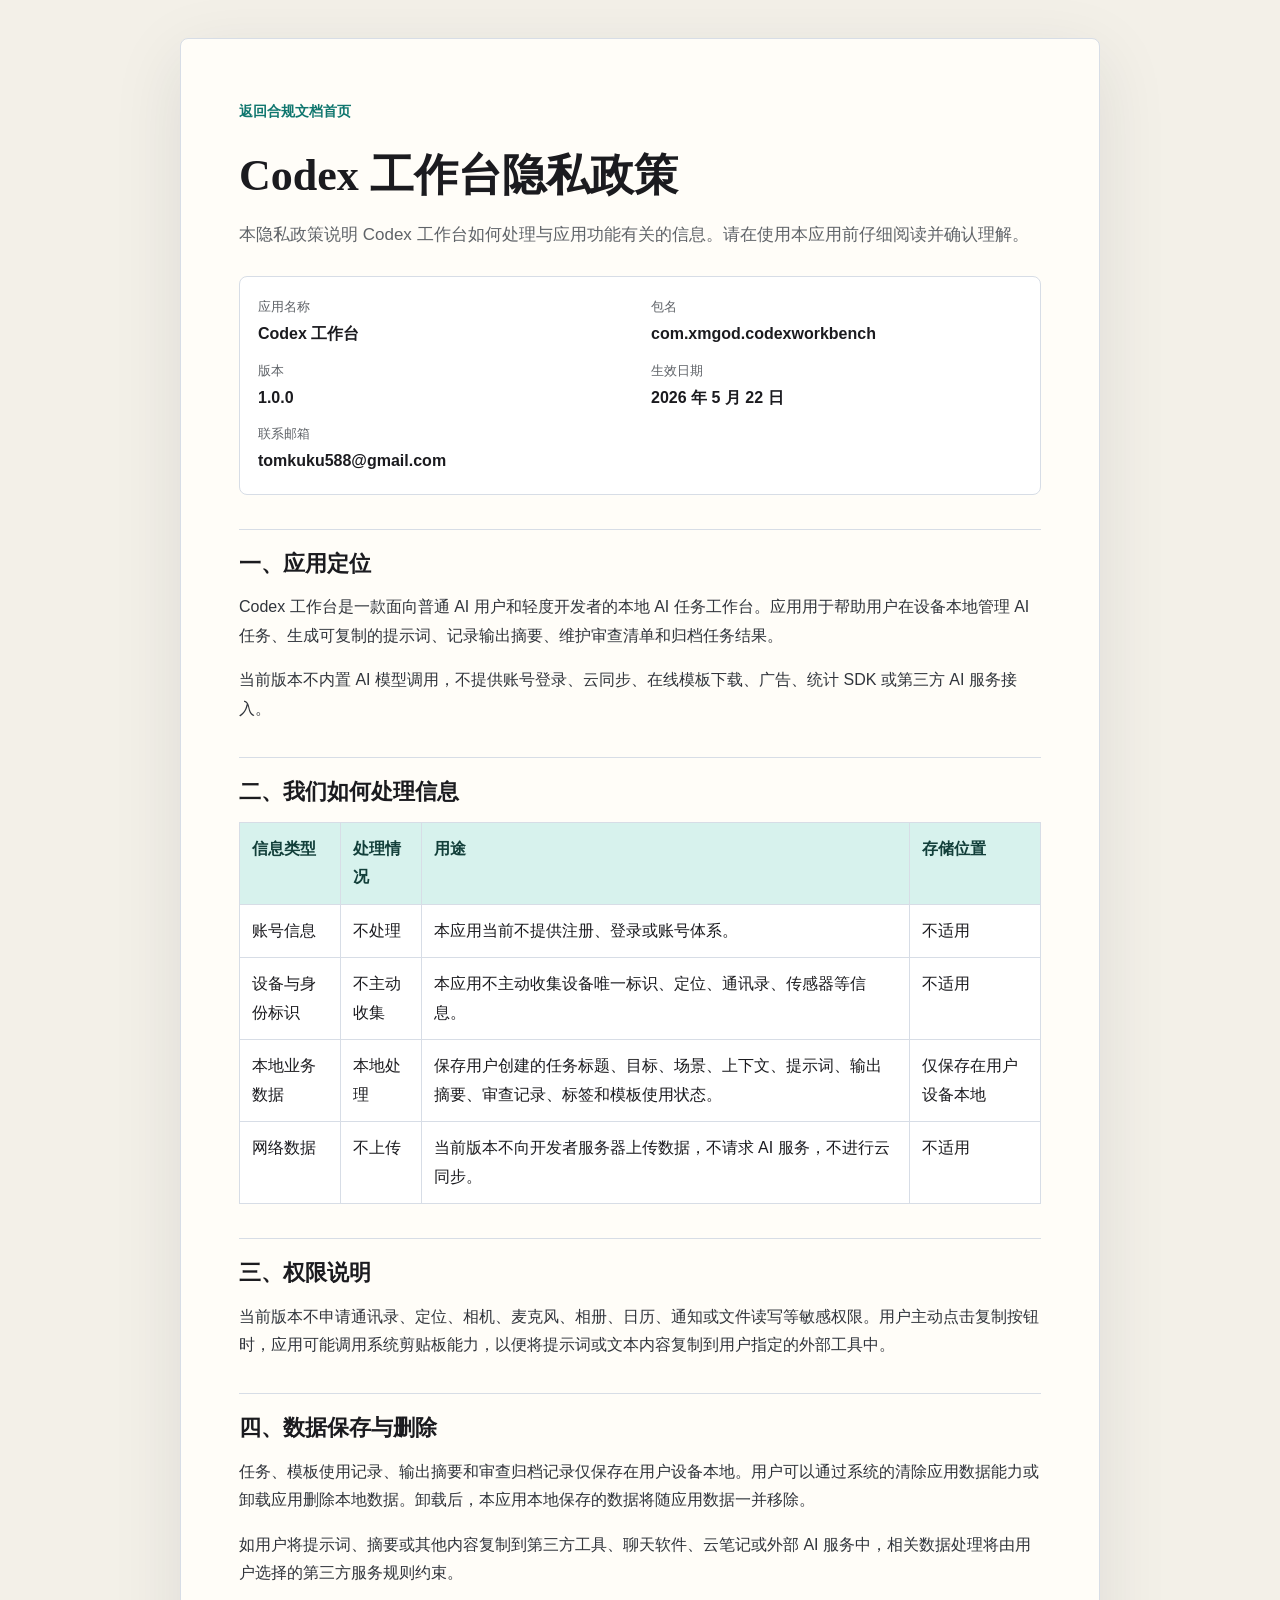
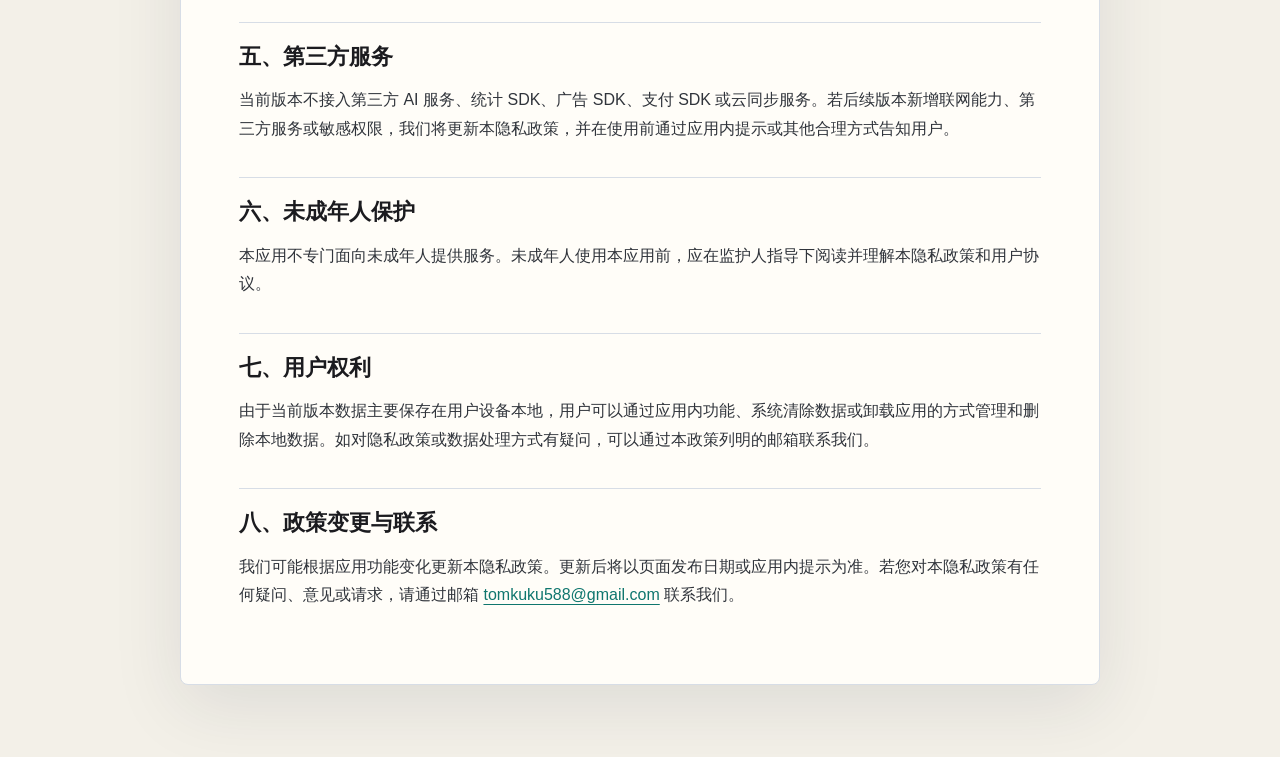
==== privacy-policy.html @ 32615ba4 "初始化隐私政策和用户协议页面" ====
<!doctype html>
<html lang="zh-CN">
<head>
  <meta charset="utf-8">
  <meta name="viewport" content="width=device-width, initial-scale=1">
  <title>Codex 工作台隐私政策</title>
  <meta name="description" content="Codex 工作台隐私政策。">
  <style>
    :root {
      color-scheme: light;
      --ink: #1b1b1f;
      --muted: #5f6368;
      --line: #d7dde6;
      --paper: #fffdf8;
      --wash: #f3f0e8;
      --accent: #0f766e;
      --accent-soft: #d7f2ed;
    }

    * {
      box-sizing: border-box;
    }

    body {
      margin: 0;
      font-family: "Noto Sans SC", "Microsoft YaHei", "PingFang SC", sans-serif;
      line-height: 1.78;
      color: var(--ink);
      background: var(--wash);
    }

    main {
      width: min(920px, calc(100% - 32px));
      margin: 0 auto;
      padding: 38px 0 72px;
    }

    article {
      padding: clamp(24px, 6vw, 58px);
      border: 1px solid var(--line);
      border-radius: 8px;
      background: var(--paper);
      box-shadow: 0 20px 70px rgba(31, 41, 55, 0.1);
    }

    a {
      color: var(--accent);
      text-decoration-thickness: 1px;
      text-underline-offset: 4px;
    }

    .back {
      display: inline-flex;
      margin-bottom: 24px;
      font-size: 14px;
      font-weight: 700;
      text-decoration: none;
    }

    h1,
    h2 {
      font-family: "Noto Serif SC", "Songti SC", serif;
      line-height: 1.25;
    }

    h1 {
      margin: 0 0 12px;
      font-size: clamp(30px, 5vw, 44px);
    }

    h2 {
      margin: 34px 0 10px;
      padding-top: 20px;
      border-top: 1px solid var(--line);
      font-size: 22px;
    }

    p,
    li {
      color: #30343b;
      font-size: 16px;
    }

    .lead {
      color: var(--muted);
      font-size: 17px;
    }

    .meta {
      display: grid;
      grid-template-columns: repeat(2, minmax(0, 1fr));
      gap: 10px 22px;
      margin: 26px 0 30px;
      padding: 18px;
      border: 1px solid var(--line);
      border-radius: 8px;
      background: #ffffff;
    }

    .meta span {
      display: block;
      color: var(--muted);
      font-size: 13px;
    }

    .meta strong {
      display: block;
      margin-top: 2px;
    }

    table {
      width: 100%;
      margin: 16px 0 6px;
      border-collapse: collapse;
      overflow-wrap: anywhere;
      background: #ffffff;
    }

    th,
    td {
      padding: 12px;
      border: 1px solid var(--line);
      text-align: left;
      vertical-align: top;
    }

    th {
      background: var(--accent-soft);
      color: #123f3a;
    }

    @media (max-width: 720px) {
      main {
        width: min(100% - 20px, 920px);
        padding-top: 20px;
      }

      article {
        padding: 22px;
      }

      .meta {
        grid-template-columns: 1fr;
      }

      table,
      thead,
      tbody,
      tr,
      th,
      td {
        display: block;
      }

      th {
        display: none;
      }

      td {
        border-top: 0;
      }

      td:first-child {
        border-top: 1px solid var(--line);
        font-weight: 700;
        color: var(--accent);
      }
    }
  </style>
</head>
<body>
  <main>
    <article>
      <a class="back" href="./index.html">返回合规文档首页</a>
      <h1>Codex 工作台隐私政策</h1>
      <p class="lead">本隐私政策说明 Codex 工作台如何处理与应用功能有关的信息。请在使用本应用前仔细阅读并确认理解。</p>

      <section class="meta" aria-label="基本信息">
        <div>
          <span>应用名称</span>
          <strong>Codex 工作台</strong>
        </div>
        <div>
          <span>包名</span>
          <strong>com.xmgod.codexworkbench</strong>
        </div>
        <div>
          <span>版本</span>
          <strong>1.0.0</strong>
        </div>
        <div>
          <span>生效日期</span>
          <strong>2026 年 5 月 22 日</strong>
        </div>
        <div>
          <span>联系邮箱</span>
          <strong>tomkuku588@gmail.com</strong>
        </div>
      </section>

      <h2>一、应用定位</h2>
      <p>Codex 工作台是一款面向普通 AI 用户和轻度开发者的本地 AI 任务工作台。应用用于帮助用户在设备本地管理 AI 任务、生成可复制的提示词、记录输出摘要、维护审查清单和归档任务结果。</p>
      <p>当前版本不内置 AI 模型调用，不提供账号登录、云同步、在线模板下载、广告、统计 SDK 或第三方 AI 服务接入。</p>

      <h2>二、我们如何处理信息</h2>
      <table>
        <thead>
          <tr>
            <th>信息类型</th>
            <th>处理情况</th>
            <th>用途</th>
            <th>存储位置</th>
          </tr>
        </thead>
        <tbody>
          <tr>
            <td>账号信息</td>
            <td>不处理</td>
            <td>本应用当前不提供注册、登录或账号体系。</td>
            <td>不适用</td>
          </tr>
          <tr>
            <td>设备与身份标识</td>
            <td>不主动收集</td>
            <td>本应用不主动收集设备唯一标识、定位、通讯录、传感器等信息。</td>
            <td>不适用</td>
          </tr>
          <tr>
            <td>本地业务数据</td>
            <td>本地处理</td>
            <td>保存用户创建的任务标题、目标、场景、上下文、提示词、输出摘要、审查记录、标签和模板使用状态。</td>
            <td>仅保存在用户设备本地</td>
          </tr>
          <tr>
            <td>网络数据</td>
            <td>不上传</td>
            <td>当前版本不向开发者服务器上传数据，不请求 AI 服务，不进行云同步。</td>
            <td>不适用</td>
          </tr>
        </tbody>
      </table>

      <h2>三、权限说明</h2>
      <p>当前版本不申请通讯录、定位、相机、麦克风、相册、日历、通知或文件读写等敏感权限。用户主动点击复制按钮时，应用可能调用系统剪贴板能力，以便将提示词或文本内容复制到用户指定的外部工具中。</p>

      <h2>四、数据保存与删除</h2>
      <p>任务、模板使用记录、输出摘要和审查归档记录仅保存在用户设备本地。用户可以通过系统的清除应用数据能力或卸载应用删除本地数据。卸载后，本应用本地保存的数据将随应用数据一并移除。</p>
      <p>如用户将提示词、摘要或其他内容复制到第三方工具、聊天软件、云笔记或外部 AI 服务中，相关数据处理将由用户选择的第三方服务规则约束。</p>

      <h2>五、第三方服务</h2>
      <p>当前版本不接入第三方 AI 服务、统计 SDK、广告 SDK、支付 SDK 或云同步服务。若后续版本新增联网能力、第三方服务或敏感权限，我们将更新本隐私政策，并在使用前通过应用内提示或其他合理方式告知用户。</p>

      <h2>六、未成年人保护</h2>
      <p>本应用不专门面向未成年人提供服务。未成年人使用本应用前，应在监护人指导下阅读并理解本隐私政策和用户协议。</p>

      <h2>七、用户权利</h2>
      <p>由于当前版本数据主要保存在用户设备本地，用户可以通过应用内功能、系统清除数据或卸载应用的方式管理和删除本地数据。如对隐私政策或数据处理方式有疑问，可以通过本政策列明的邮箱联系我们。</p>

      <h2>八、政策变更与联系</h2>
      <p>我们可能根据应用功能变化更新本隐私政策。更新后将以页面发布日期或应用内提示为准。若您对本隐私政策有任何疑问、意见或请求，请通过邮箱 <a href="mailto:tomkuku588@gmail.com">tomkuku588@gmail.com</a> 联系我们。</p>
    </article>
  </main>
</body>
</html>
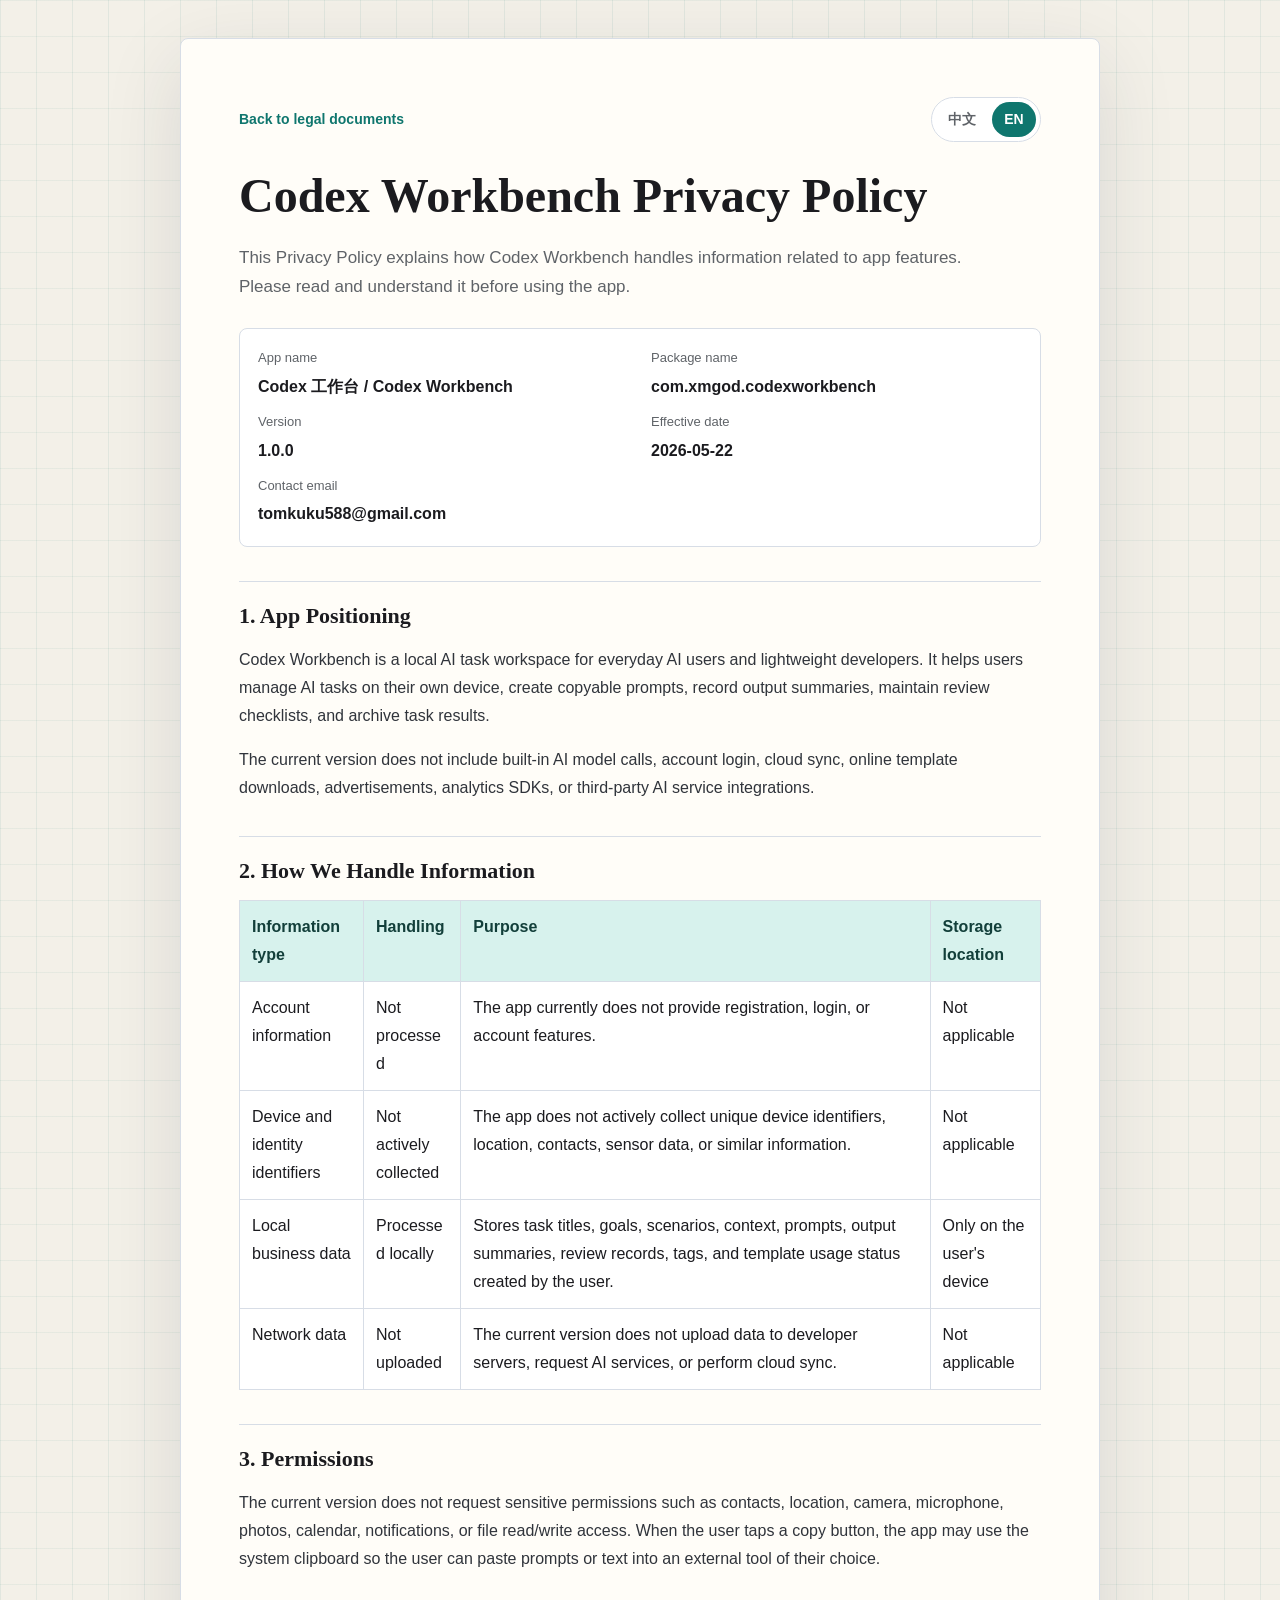
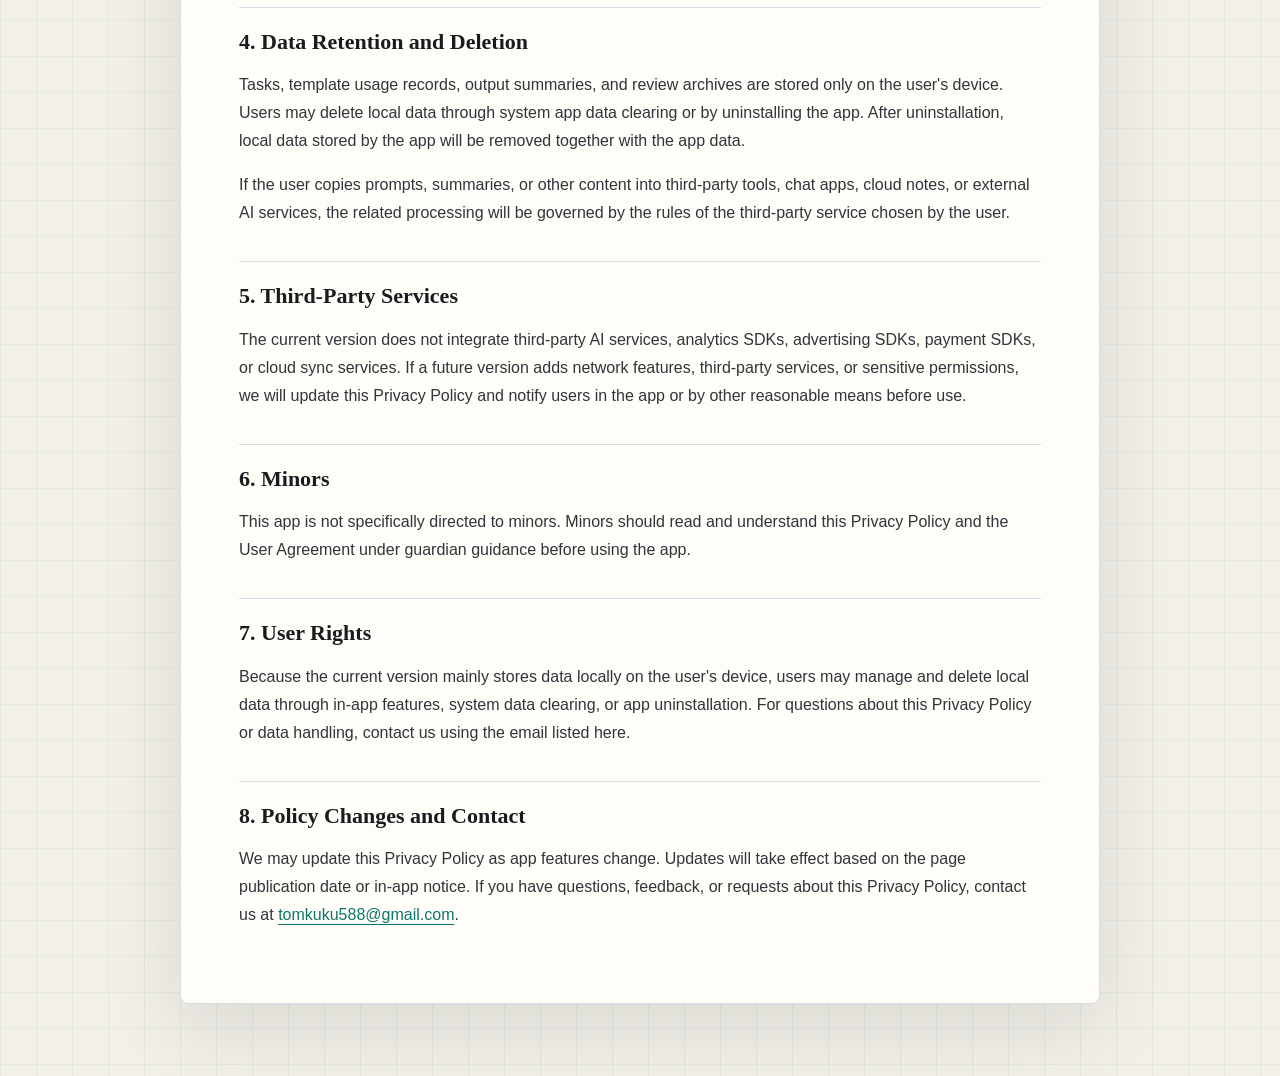
==== commit 8251d73e: "添加中英文切换支持" ====
--- a/privacy-policy.html
+++ b/privacy-policy.html
@@ -1,263 +1,200 @@
 <!doctype html>
-<html lang="zh-CN">
+<html lang="zh-CN" data-lang="zh">
 <head>
   <meta charset="utf-8">
   <meta name="viewport" content="width=device-width, initial-scale=1">
-  <title>Codex 工作台隐私政策</title>
-  <meta name="description" content="Codex 工作台隐私政策。">
-  <style>
-    :root {
-      color-scheme: light;
-      --ink: #1b1b1f;
-      --muted: #5f6368;
-      --line: #d7dde6;
-      --paper: #fffdf8;
-      --wash: #f3f0e8;
-      --accent: #0f766e;
-      --accent-soft: #d7f2ed;
-    }
-
-    * {
-      box-sizing: border-box;
-    }
-
-    body {
-      margin: 0;
-      font-family: "Noto Sans SC", "Microsoft YaHei", "PingFang SC", sans-serif;
-      line-height: 1.78;
-      color: var(--ink);
-      background: var(--wash);
-    }
-
-    main {
-      width: min(920px, calc(100% - 32px));
-      margin: 0 auto;
-      padding: 38px 0 72px;
-    }
-
-    article {
-      padding: clamp(24px, 6vw, 58px);
-      border: 1px solid var(--line);
-      border-radius: 8px;
-      background: var(--paper);
-      box-shadow: 0 20px 70px rgba(31, 41, 55, 0.1);
-    }
-
-    a {
-      color: var(--accent);
-      text-decoration-thickness: 1px;
-      text-underline-offset: 4px;
-    }
-
-    .back {
-      display: inline-flex;
-      margin-bottom: 24px;
-      font-size: 14px;
-      font-weight: 700;
-      text-decoration: none;
-    }
-
-    h1,
-    h2 {
-      font-family: "Noto Serif SC", "Songti SC", serif;
-      line-height: 1.25;
-    }
-
-    h1 {
-      margin: 0 0 12px;
-      font-size: clamp(30px, 5vw, 44px);
-    }
-
-    h2 {
-      margin: 34px 0 10px;
-      padding-top: 20px;
-      border-top: 1px solid var(--line);
-      font-size: 22px;
-    }
-
-    p,
-    li {
-      color: #30343b;
-      font-size: 16px;
-    }
-
-    .lead {
-      color: var(--muted);
-      font-size: 17px;
-    }
-
-    .meta {
-      display: grid;
-      grid-template-columns: repeat(2, minmax(0, 1fr));
-      gap: 10px 22px;
-      margin: 26px 0 30px;
-      padding: 18px;
-      border: 1px solid var(--line);
-      border-radius: 8px;
-      background: #ffffff;
-    }
-
-    .meta span {
-      display: block;
-      color: var(--muted);
-      font-size: 13px;
-    }
-
-    .meta strong {
-      display: block;
-      margin-top: 2px;
-    }
-
-    table {
-      width: 100%;
-      margin: 16px 0 6px;
-      border-collapse: collapse;
-      overflow-wrap: anywhere;
-      background: #ffffff;
-    }
-
-    th,
-    td {
-      padding: 12px;
-      border: 1px solid var(--line);
-      text-align: left;
-      vertical-align: top;
-    }
-
-    th {
-      background: var(--accent-soft);
-      color: #123f3a;
-    }
-
-    @media (max-width: 720px) {
-      main {
-        width: min(100% - 20px, 920px);
-        padding-top: 20px;
-      }
-
-      article {
-        padding: 22px;
-      }
-
-      .meta {
-        grid-template-columns: 1fr;
-      }
-
-      table,
-      thead,
-      tbody,
-      tr,
-      th,
-      td {
-        display: block;
-      }
-
-      th {
-        display: none;
-      }
-
-      td {
-        border-top: 0;
-      }
-
-      td:first-child {
-        border-top: 1px solid var(--line);
-        font-weight: 700;
-        color: var(--accent);
-      }
-    }
-  </style>
+  <title>Codex 工作台隐私政策 | Codex Workbench Privacy Policy</title>
+  <meta name="description" content="Codex 工作台隐私政策。Codex Workbench Privacy Policy.">
+  <script>
+    (function () {
+      try {
+        var saved = localStorage.getItem("codexworkbench.lang");
+        var lang = saved || (((navigator.language || "").toLowerCase().indexOf("zh") === 0) ? "zh" : "en");
+        document.documentElement.dataset.lang = lang === "en" ? "en" : "zh";
+        document.documentElement.lang = lang === "en" ? "en" : "zh-CN";
+      } catch (error) {}
+    })();
+  </script>
+  <link rel="stylesheet" href="./assets/site.css">
+  <script src="./assets/lang.js" defer></script>
 </head>
 <body>
   <main>
     <article>
-      <a class="back" href="./index.html">返回合规文档首页</a>
-      <h1>Codex 工作台隐私政策</h1>
-      <p class="lead">本隐私政策说明 Codex 工作台如何处理与应用功能有关的信息。请在使用本应用前仔细阅读并确认理解。</p>
-
-      <section class="meta" aria-label="基本信息">
-        <div>
-          <span>应用名称</span>
-          <strong>Codex 工作台</strong>
-        </div>
-        <div>
-          <span>包名</span>
+      <div class="topbar">
+        <a class="back" href="./index.html">
+          <span class="lang lang-zh">返回合规文档首页</span>
+          <span class="lang lang-en">Back to legal documents</span>
+        </a>
+        <div class="language-switch" aria-label="Language switch">
+          <button type="button" data-lang-toggle="zh" aria-pressed="true">中文</button>
+          <button type="button" data-lang-toggle="en" aria-pressed="false">EN</button>
+        </div>
+      </div>
+
+      <div class="lang lang-zh">
+        <h1>Codex 工作台隐私政策</h1>
+        <p class="lead">本隐私政策说明 Codex 工作台如何处理与应用功能有关的信息。请在使用本应用前仔细阅读并确认理解。</p>
+      </div>
+
+      <div class="lang lang-en">
+        <h1>Codex Workbench Privacy Policy</h1>
+        <p class="lead">This Privacy Policy explains how Codex Workbench handles information related to app features. Please read and understand it before using the app.</p>
+      </div>
+
+      <section class="meta" aria-label="Basic information">
+        <div>
+          <span class="lang lang-zh">应用名称</span>
+          <span class="lang lang-en">App name</span>
+          <strong>Codex 工作台 / Codex Workbench</strong>
+        </div>
+        <div>
+          <span class="lang lang-zh">包名</span>
+          <span class="lang lang-en">Package name</span>
           <strong>com.xmgod.codexworkbench</strong>
         </div>
         <div>
-          <span>版本</span>
+          <span class="lang lang-zh">版本</span>
+          <span class="lang lang-en">Version</span>
           <strong>1.0.0</strong>
         </div>
         <div>
-          <span>生效日期</span>
-          <strong>2026 年 5 月 22 日</strong>
-        </div>
-        <div>
-          <span>联系邮箱</span>
+          <span class="lang lang-zh">生效日期</span>
+          <span class="lang lang-en">Effective date</span>
+          <strong>2026-05-22</strong>
+        </div>
+        <div>
+          <span class="lang lang-zh">联系邮箱</span>
+          <span class="lang lang-en">Contact email</span>
           <strong>tomkuku588@gmail.com</strong>
         </div>
       </section>
 
-      <h2>一、应用定位</h2>
-      <p>Codex 工作台是一款面向普通 AI 用户和轻度开发者的本地 AI 任务工作台。应用用于帮助用户在设备本地管理 AI 任务、生成可复制的提示词、记录输出摘要、维护审查清单和归档任务结果。</p>
-      <p>当前版本不内置 AI 模型调用，不提供账号登录、云同步、在线模板下载、广告、统计 SDK 或第三方 AI 服务接入。</p>
-
-      <h2>二、我们如何处理信息</h2>
-      <table>
-        <thead>
-          <tr>
-            <th>信息类型</th>
-            <th>处理情况</th>
-            <th>用途</th>
-            <th>存储位置</th>
-          </tr>
-        </thead>
-        <tbody>
-          <tr>
-            <td>账号信息</td>
-            <td>不处理</td>
-            <td>本应用当前不提供注册、登录或账号体系。</td>
-            <td>不适用</td>
-          </tr>
-          <tr>
-            <td>设备与身份标识</td>
-            <td>不主动收集</td>
-            <td>本应用不主动收集设备唯一标识、定位、通讯录、传感器等信息。</td>
-            <td>不适用</td>
-          </tr>
-          <tr>
-            <td>本地业务数据</td>
-            <td>本地处理</td>
-            <td>保存用户创建的任务标题、目标、场景、上下文、提示词、输出摘要、审查记录、标签和模板使用状态。</td>
-            <td>仅保存在用户设备本地</td>
-          </tr>
-          <tr>
-            <td>网络数据</td>
-            <td>不上传</td>
-            <td>当前版本不向开发者服务器上传数据，不请求 AI 服务，不进行云同步。</td>
-            <td>不适用</td>
-          </tr>
-        </tbody>
-      </table>
-
-      <h2>三、权限说明</h2>
-      <p>当前版本不申请通讯录、定位、相机、麦克风、相册、日历、通知或文件读写等敏感权限。用户主动点击复制按钮时，应用可能调用系统剪贴板能力，以便将提示词或文本内容复制到用户指定的外部工具中。</p>
-
-      <h2>四、数据保存与删除</h2>
-      <p>任务、模板使用记录、输出摘要和审查归档记录仅保存在用户设备本地。用户可以通过系统的清除应用数据能力或卸载应用删除本地数据。卸载后，本应用本地保存的数据将随应用数据一并移除。</p>
-      <p>如用户将提示词、摘要或其他内容复制到第三方工具、聊天软件、云笔记或外部 AI 服务中，相关数据处理将由用户选择的第三方服务规则约束。</p>
-
-      <h2>五、第三方服务</h2>
-      <p>当前版本不接入第三方 AI 服务、统计 SDK、广告 SDK、支付 SDK 或云同步服务。若后续版本新增联网能力、第三方服务或敏感权限，我们将更新本隐私政策，并在使用前通过应用内提示或其他合理方式告知用户。</p>
-
-      <h2>六、未成年人保护</h2>
-      <p>本应用不专门面向未成年人提供服务。未成年人使用本应用前，应在监护人指导下阅读并理解本隐私政策和用户协议。</p>
-
-      <h2>七、用户权利</h2>
-      <p>由于当前版本数据主要保存在用户设备本地，用户可以通过应用内功能、系统清除数据或卸载应用的方式管理和删除本地数据。如对隐私政策或数据处理方式有疑问，可以通过本政策列明的邮箱联系我们。</p>
-
-      <h2>八、政策变更与联系</h2>
-      <p>我们可能根据应用功能变化更新本隐私政策。更新后将以页面发布日期或应用内提示为准。若您对本隐私政策有任何疑问、意见或请求，请通过邮箱 <a href="mailto:tomkuku588@gmail.com">tomkuku588@gmail.com</a> 联系我们。</p>
+      <div class="lang lang-zh">
+        <h2>一、应用定位</h2>
+        <p>Codex 工作台是一款面向普通 AI 用户和轻度开发者的本地 AI 任务工作台。应用用于帮助用户在设备本地管理 AI 任务、生成可复制的提示词、记录输出摘要、维护审查清单和归档任务结果。</p>
+        <p>当前版本不内置 AI 模型调用，不提供账号登录、云同步、在线模板下载、广告、统计 SDK 或第三方 AI 服务接入。</p>
+
+        <h2>二、我们如何处理信息</h2>
+        <table>
+          <thead>
+            <tr>
+              <th>信息类型</th>
+              <th>处理情况</th>
+              <th>用途</th>
+              <th>存储位置</th>
+            </tr>
+          </thead>
+          <tbody>
+            <tr>
+              <td>账号信息</td>
+              <td>不处理</td>
+              <td>本应用当前不提供注册、登录或账号体系。</td>
+              <td>不适用</td>
+            </tr>
+            <tr>
+              <td>设备与身份标识</td>
+              <td>不主动收集</td>
+              <td>本应用不主动收集设备唯一标识、定位、通讯录、传感器等信息。</td>
+              <td>不适用</td>
+            </tr>
+            <tr>
+              <td>本地业务数据</td>
+              <td>本地处理</td>
+              <td>保存用户创建的任务标题、目标、场景、上下文、提示词、输出摘要、审查记录、标签和模板使用状态。</td>
+              <td>仅保存在用户设备本地</td>
+            </tr>
+            <tr>
+              <td>网络数据</td>
+              <td>不上传</td>
+              <td>当前版本不向开发者服务器上传数据，不请求 AI 服务，不进行云同步。</td>
+              <td>不适用</td>
+            </tr>
+          </tbody>
+        </table>
+
+        <h2>三、权限说明</h2>
+        <p>当前版本不申请通讯录、定位、相机、麦克风、相册、日历、通知或文件读写等敏感权限。用户主动点击复制按钮时，应用可能调用系统剪贴板能力，以便将提示词或文本内容复制到用户指定的外部工具中。</p>
+
+        <h2>四、数据保存与删除</h2>
+        <p>任务、模板使用记录、输出摘要和审查归档记录仅保存在用户设备本地。用户可以通过系统的清除应用数据能力或卸载应用删除本地数据。卸载后，本应用本地保存的数据将随应用数据一并移除。</p>
+        <p>如用户将提示词、摘要或其他内容复制到第三方工具、聊天软件、云笔记或外部 AI 服务中，相关数据处理将由用户选择的第三方服务规则约束。</p>
+
+        <h2>五、第三方服务</h2>
+        <p>当前版本不接入第三方 AI 服务、统计 SDK、广告 SDK、支付 SDK 或云同步服务。若后续版本新增联网能力、第三方服务或敏感权限，我们将更新本隐私政策，并在使用前通过应用内提示或其他合理方式告知用户。</p>
+
+        <h2>六、未成年人保护</h2>
+        <p>本应用不专门面向未成年人提供服务。未成年人使用本应用前，应在监护人指导下阅读并理解本隐私政策和用户协议。</p>
+
+        <h2>七、用户权利</h2>
+        <p>由于当前版本数据主要保存在用户设备本地，用户可以通过应用内功能、系统清除数据或卸载应用的方式管理和删除本地数据。如对隐私政策或数据处理方式有疑问，可以通过本政策列明的邮箱联系我们。</p>
+
+        <h2>八、政策变更与联系</h2>
+        <p>我们可能根据应用功能变化更新本隐私政策。更新后将以页面发布日期或应用内提示为准。若您对本隐私政策有任何疑问、意见或请求，请通过邮箱 <a href="mailto:tomkuku588@gmail.com">tomkuku588@gmail.com</a> 联系我们。</p>
+      </div>
+
+      <div class="lang lang-en">
+        <h2>1. App Positioning</h2>
+        <p>Codex Workbench is a local AI task workspace for everyday AI users and lightweight developers. It helps users manage AI tasks on their own device, create copyable prompts, record output summaries, maintain review checklists, and archive task results.</p>
+        <p>The current version does not include built-in AI model calls, account login, cloud sync, online template downloads, advertisements, analytics SDKs, or third-party AI service integrations.</p>
+
+        <h2>2. How We Handle Information</h2>
+        <table>
+          <thead>
+            <tr>
+              <th>Information type</th>
+              <th>Handling</th>
+              <th>Purpose</th>
+              <th>Storage location</th>
+            </tr>
+          </thead>
+          <tbody>
+            <tr>
+              <td>Account information</td>
+              <td>Not processed</td>
+              <td>The app currently does not provide registration, login, or account features.</td>
+              <td>Not applicable</td>
+            </tr>
+            <tr>
+              <td>Device and identity identifiers</td>
+              <td>Not actively collected</td>
+              <td>The app does not actively collect unique device identifiers, location, contacts, sensor data, or similar information.</td>
+              <td>Not applicable</td>
+            </tr>
+            <tr>
+              <td>Local business data</td>
+              <td>Processed locally</td>
+              <td>Stores task titles, goals, scenarios, context, prompts, output summaries, review records, tags, and template usage status created by the user.</td>
+              <td>Only on the user's device</td>
+            </tr>
+            <tr>
+              <td>Network data</td>
+              <td>Not uploaded</td>
+              <td>The current version does not upload data to developer servers, request AI services, or perform cloud sync.</td>
+              <td>Not applicable</td>
+            </tr>
+          </tbody>
+        </table>
+
+        <h2>3. Permissions</h2>
+        <p>The current version does not request sensitive permissions such as contacts, location, camera, microphone, photos, calendar, notifications, or file read/write access. When the user taps a copy button, the app may use the system clipboard so the user can paste prompts or text into an external tool of their choice.</p>
+
+        <h2>4. Data Retention and Deletion</h2>
+        <p>Tasks, template usage records, output summaries, and review archives are stored only on the user's device. Users may delete local data through system app data clearing or by uninstalling the app. After uninstallation, local data stored by the app will be removed together with the app data.</p>
+        <p>If the user copies prompts, summaries, or other content into third-party tools, chat apps, cloud notes, or external AI services, the related processing will be governed by the rules of the third-party service chosen by the user.</p>
+
+        <h2>5. Third-Party Services</h2>
+        <p>The current version does not integrate third-party AI services, analytics SDKs, advertising SDKs, payment SDKs, or cloud sync services. If a future version adds network features, third-party services, or sensitive permissions, we will update this Privacy Policy and notify users in the app or by other reasonable means before use.</p>
+
+        <h2>6. Minors</h2>
+        <p>This app is not specifically directed to minors. Minors should read and understand this Privacy Policy and the User Agreement under guardian guidance before using the app.</p>
+
+        <h2>7. User Rights</h2>
+        <p>Because the current version mainly stores data locally on the user's device, users may manage and delete local data through in-app features, system data clearing, or app uninstallation. For questions about this Privacy Policy or data handling, contact us using the email listed here.</p>
+
+        <h2>8. Policy Changes and Contact</h2>
+        <p>We may update this Privacy Policy as app features change. Updates will take effect based on the page publication date or in-app notice. If you have questions, feedback, or requests about this Privacy Policy, contact us at <a href="mailto:tomkuku588@gmail.com">tomkuku588@gmail.com</a>.</p>
+      </div>
     </article>
   </main>
 </body>
--- a/assets/site.css
+++ b/assets/site.css
@@ -0,0 +1,302 @@
+:root {
+  color-scheme: light;
+  --ink: #1b1b1f;
+  --muted: #5f6368;
+  --line: #d7dde6;
+  --paper: #fffdf8;
+  --wash: #f3f0e8;
+  --accent: #0f766e;
+  --accent-soft: #d7f2ed;
+}
+
+* {
+  box-sizing: border-box;
+}
+
+html[data-lang="zh"] .lang-en,
+html[data-lang="en"] .lang-zh {
+  display: none !important;
+}
+
+body {
+  margin: 0;
+  min-height: 100vh;
+  font-family: "Noto Sans SC", "Microsoft YaHei", "PingFang SC", "Segoe UI", sans-serif;
+  line-height: 1.75;
+  color: var(--ink);
+  background:
+    linear-gradient(90deg, rgba(15, 118, 110, 0.08) 1px, transparent 1px),
+    linear-gradient(rgba(15, 118, 110, 0.06) 1px, transparent 1px),
+    var(--wash);
+  background-size: 36px 36px;
+}
+
+main {
+  width: min(920px, calc(100% - 32px));
+  margin: 0 auto;
+  padding: 38px 0 72px;
+}
+
+.document,
+article {
+  border: 1px solid var(--line);
+  border-radius: 8px;
+  background: var(--paper);
+  box-shadow: 0 24px 80px rgba(31, 41, 55, 0.12);
+  overflow: hidden;
+}
+
+article {
+  padding: clamp(24px, 6vw, 58px);
+}
+
+.hero {
+  padding: 42px clamp(24px, 6vw, 56px) 34px;
+  border-bottom: 1px solid var(--line);
+}
+
+.topbar {
+  display: flex;
+  align-items: center;
+  justify-content: space-between;
+  gap: 16px;
+  margin-bottom: 24px;
+}
+
+.back {
+  color: var(--accent);
+  font-size: 14px;
+  font-weight: 700;
+  text-decoration: none;
+}
+
+.language-switch {
+  display: inline-flex;
+  gap: 4px;
+  padding: 4px;
+  border: 1px solid var(--line);
+  border-radius: 999px;
+  background: #ffffff;
+}
+
+.language-switch button {
+  min-width: 44px;
+  min-height: 32px;
+  padding: 5px 12px;
+  border: 0;
+  border-radius: 999px;
+  color: var(--muted);
+  background: transparent;
+  font: inherit;
+  font-size: 14px;
+  font-weight: 700;
+  cursor: pointer;
+}
+
+html[data-lang="zh"] [data-lang-toggle="zh"],
+html[data-lang="en"] [data-lang-toggle="en"] {
+  color: #ffffff;
+  background: var(--accent);
+}
+
+.eyebrow {
+  margin: 0 0 10px;
+  color: var(--accent);
+  font-size: 13px;
+  font-weight: 700;
+}
+
+h1,
+h2 {
+  font-family: "Noto Serif SC", "Songti SC", Georgia, serif;
+  line-height: 1.25;
+}
+
+h1 {
+  margin: 0 0 12px;
+  font-size: clamp(30px, 5vw, 48px);
+}
+
+h2 {
+  margin: 34px 0 10px;
+  padding-top: 20px;
+  border-top: 1px solid var(--line);
+  font-size: 22px;
+}
+
+p,
+li {
+  color: #30343b;
+  font-size: 16px;
+}
+
+.lead,
+.summary {
+  max-width: 740px;
+  color: var(--muted);
+  font-size: 17px;
+}
+
+.meta {
+  display: grid;
+  grid-template-columns: repeat(2, minmax(0, 1fr));
+  gap: 1px;
+  background: var(--line);
+  border-bottom: 1px solid var(--line);
+}
+
+article .meta {
+  gap: 10px 22px;
+  margin: 26px 0 30px;
+  padding: 18px;
+  border: 1px solid var(--line);
+  border-radius: 8px;
+  background: #ffffff;
+}
+
+.meta div {
+  padding: 16px clamp(20px, 5vw, 36px);
+  background: rgba(255, 253, 248, 0.92);
+}
+
+article .meta div {
+  padding: 0;
+  background: transparent;
+}
+
+.meta span {
+  display: block;
+  color: var(--muted);
+  font-size: 13px;
+}
+
+.meta strong {
+  display: block;
+  margin-top: 3px;
+  font-size: 16px;
+}
+
+.doc-nav {
+  display: grid;
+  grid-template-columns: repeat(2, minmax(0, 1fr));
+  gap: 16px;
+  padding: clamp(24px, 5vw, 40px);
+}
+
+.doc-card {
+  display: block;
+  min-height: 154px;
+  padding: 22px;
+  border: 1px solid var(--line);
+  border-radius: 8px;
+  color: inherit;
+  text-decoration: none;
+  background: #ffffff;
+  transition: border-color 180ms ease, transform 180ms ease, box-shadow 180ms ease;
+}
+
+.doc-card:hover,
+.doc-card:focus-visible {
+  border-color: var(--accent);
+  transform: translateY(-2px);
+  box-shadow: 0 14px 34px rgba(15, 118, 110, 0.13);
+  outline: none;
+}
+
+.doc-card strong {
+  display: block;
+  margin-bottom: 10px;
+  color: var(--accent);
+  font-size: 21px;
+}
+
+.doc-card span {
+  display: block;
+  color: var(--muted);
+  font-size: 15px;
+}
+
+.page-footer {
+  padding: 0 clamp(24px, 6vw, 56px) 36px;
+  color: var(--muted);
+  font-size: 14px;
+}
+
+table {
+  width: 100%;
+  margin: 16px 0 6px;
+  border-collapse: collapse;
+  overflow-wrap: anywhere;
+  background: #ffffff;
+}
+
+th,
+td {
+  padding: 12px;
+  border: 1px solid var(--line);
+  text-align: left;
+  vertical-align: top;
+}
+
+th {
+  background: var(--accent-soft);
+  color: #123f3a;
+}
+
+ul {
+  padding-left: 22px;
+}
+
+a {
+  color: var(--accent);
+  text-decoration-thickness: 1px;
+  text-underline-offset: 4px;
+}
+
+@media (max-width: 720px) {
+  main {
+    width: min(100% - 20px, 920px);
+    padding: 20px 0 40px;
+  }
+
+  article {
+    padding: 22px;
+  }
+
+  .topbar {
+    align-items: flex-start;
+    flex-direction: column-reverse;
+  }
+
+  .meta,
+  .doc-nav {
+    grid-template-columns: 1fr;
+  }
+
+  .doc-card {
+    min-height: auto;
+  }
+
+  table,
+  thead,
+  tbody,
+  tr,
+  th,
+  td {
+    display: block;
+  }
+
+  th {
+    display: none;
+  }
+
+  td {
+    border-top: 0;
+  }
+
+  td:first-child {
+    border-top: 1px solid var(--line);
+    font-weight: 700;
+    color: var(--accent);
+  }
+}
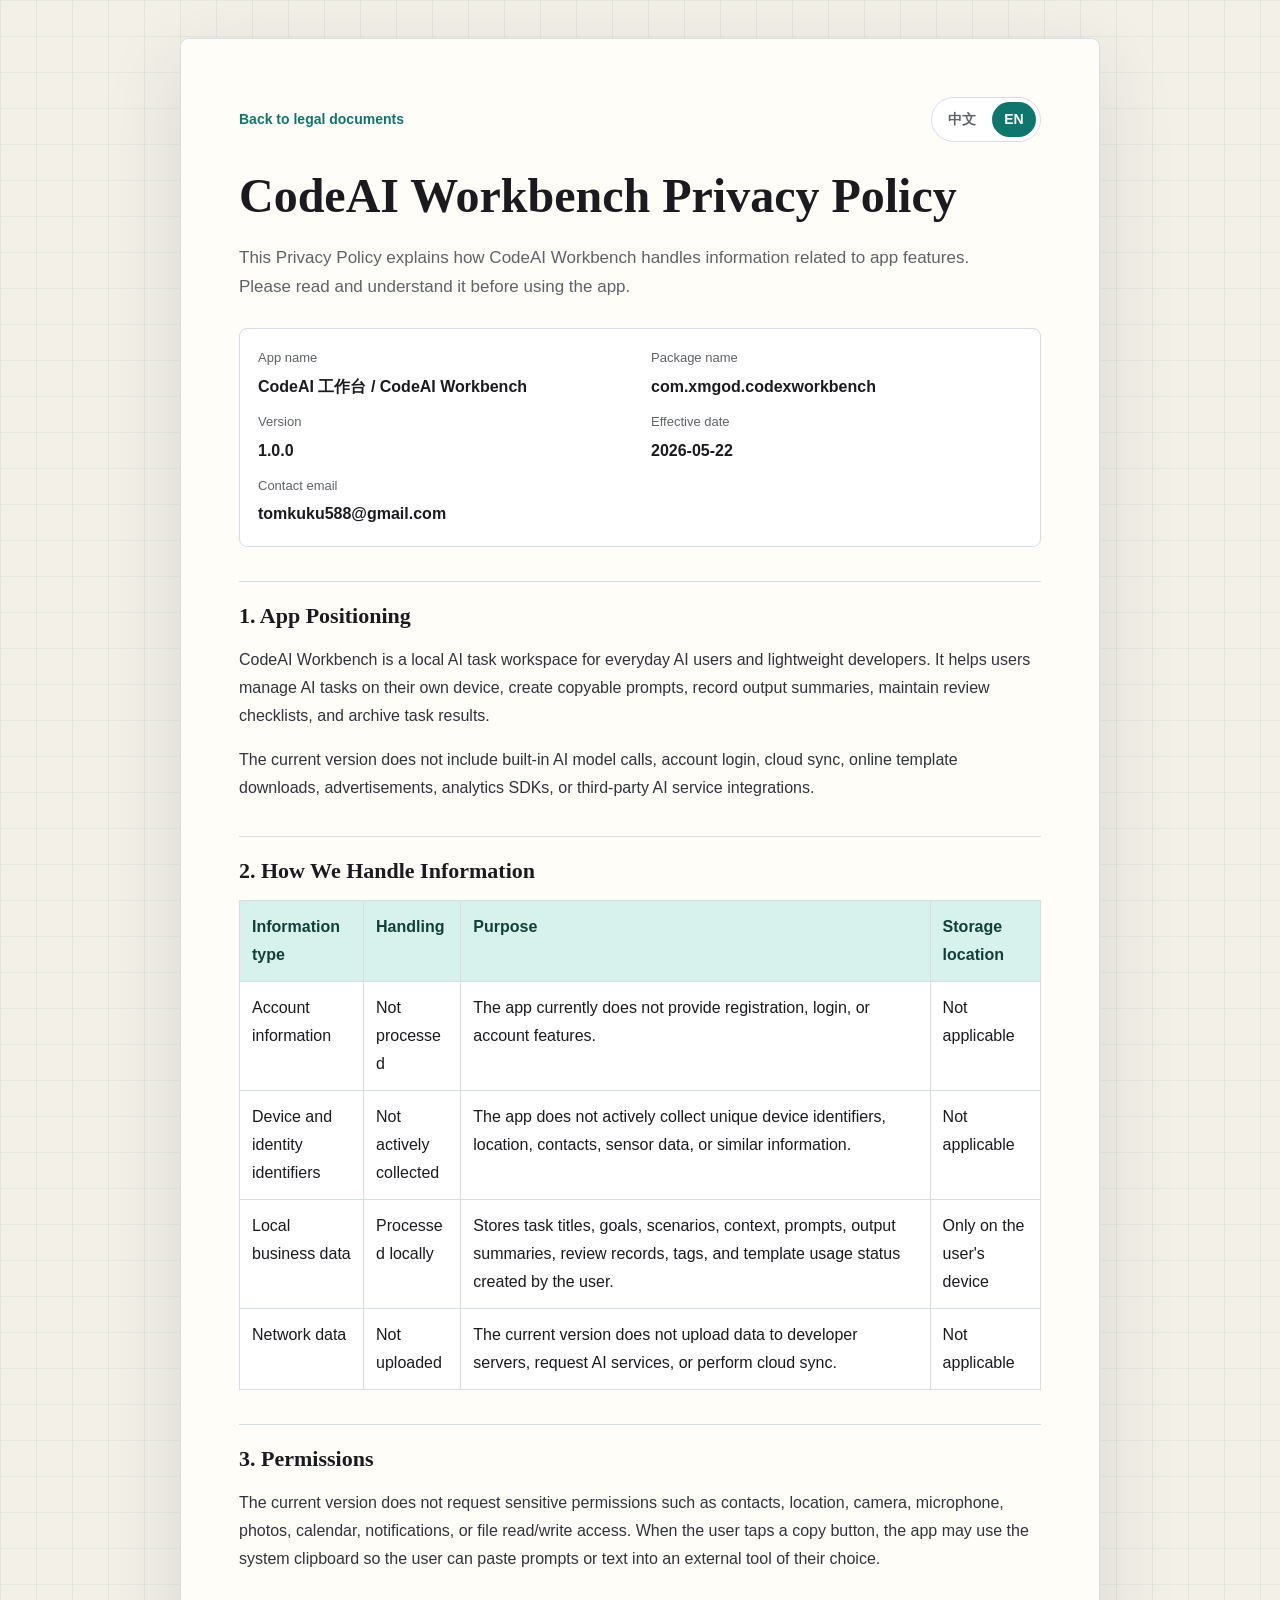
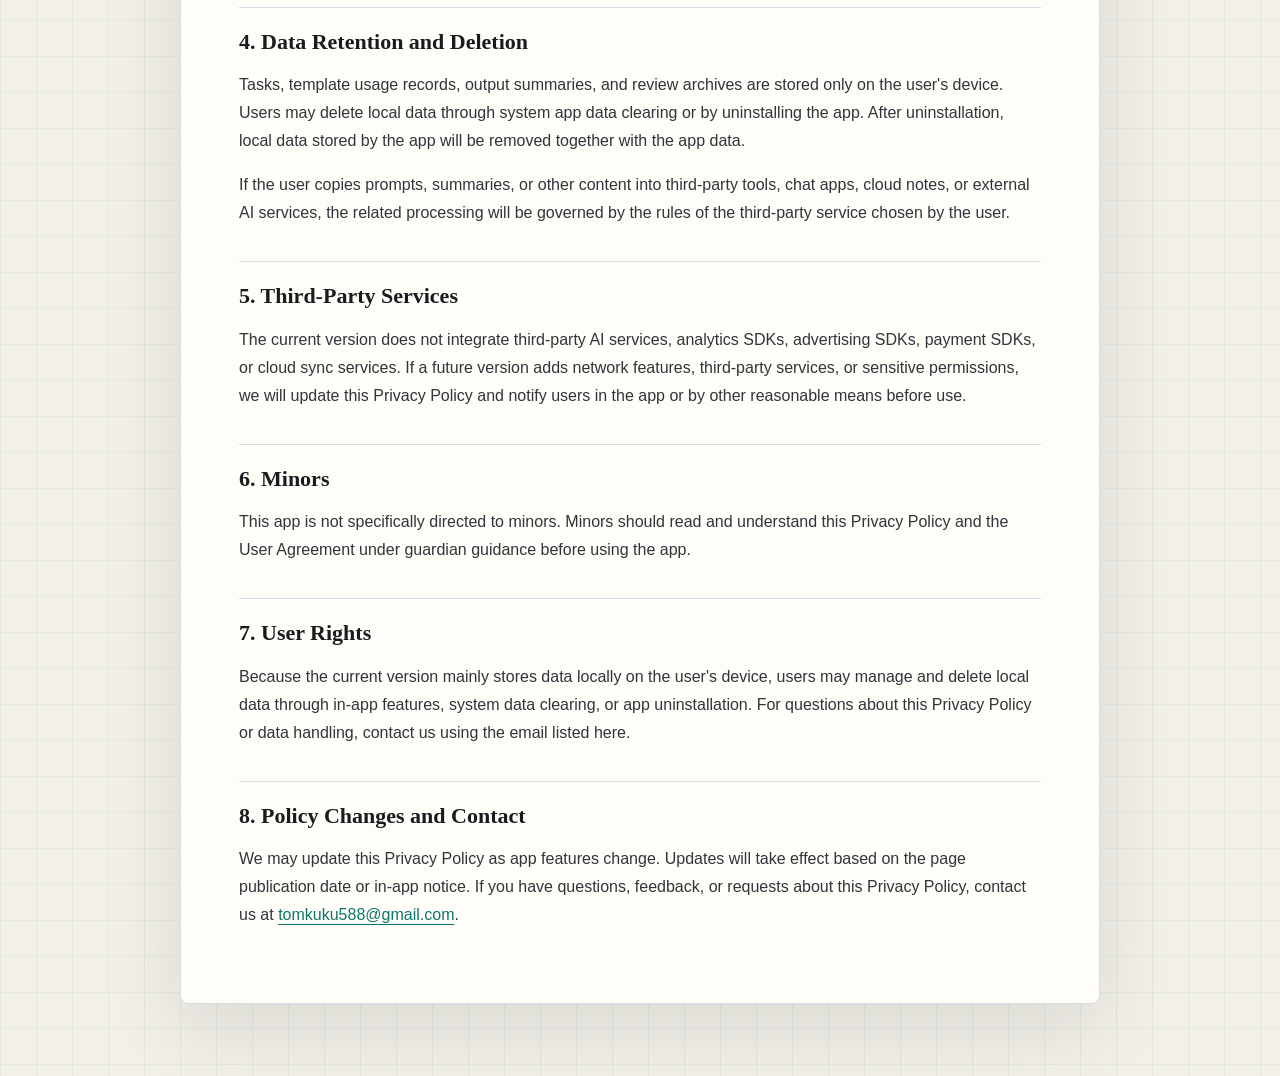
==== commit 6848d3eb: "feat: 将应用名称更新为 CodeAI 工作台" ====
--- a/privacy-policy.html
+++ b/privacy-policy.html
@@ -3,8 +3,8 @@
 <head>
   <meta charset="utf-8">
   <meta name="viewport" content="width=device-width, initial-scale=1">
-  <title>Codex 工作台隐私政策 | Codex Workbench Privacy Policy</title>
-  <meta name="description" content="Codex 工作台隐私政策。Codex Workbench Privacy Policy.">
+  <title>CodeAI 工作台隐私政策 | CodeAI Workbench Privacy Policy</title>
+  <meta name="description" content="CodeAI 工作台隐私政策。CodeAI Workbench Privacy Policy.">
   <script>
     (function () {
       try {
@@ -33,20 +33,20 @@
       </div>
 
       <div class="lang lang-zh">
-        <h1>Codex 工作台隐私政策</h1>
-        <p class="lead">本隐私政策说明 Codex 工作台如何处理与应用功能有关的信息。请在使用本应用前仔细阅读并确认理解。</p>
+        <h1>CodeAI 工作台隐私政策</h1>
+        <p class="lead">本隐私政策说明 CodeAI 工作台如何处理与应用功能有关的信息。请在使用本应用前仔细阅读并确认理解。</p>
       </div>
 
       <div class="lang lang-en">
-        <h1>Codex Workbench Privacy Policy</h1>
-        <p class="lead">This Privacy Policy explains how Codex Workbench handles information related to app features. Please read and understand it before using the app.</p>
+        <h1>CodeAI Workbench Privacy Policy</h1>
+        <p class="lead">This Privacy Policy explains how CodeAI Workbench handles information related to app features. Please read and understand it before using the app.</p>
       </div>
 
       <section class="meta" aria-label="Basic information">
         <div>
           <span class="lang lang-zh">应用名称</span>
           <span class="lang lang-en">App name</span>
-          <strong>Codex 工作台 / Codex Workbench</strong>
+          <strong>CodeAI 工作台 / CodeAI Workbench</strong>
         </div>
         <div>
           <span class="lang lang-zh">包名</span>
@@ -72,7 +72,7 @@
 
       <div class="lang lang-zh">
         <h2>一、应用定位</h2>
-        <p>Codex 工作台是一款面向普通 AI 用户和轻度开发者的本地 AI 任务工作台。应用用于帮助用户在设备本地管理 AI 任务、生成可复制的提示词、记录输出摘要、维护审查清单和归档任务结果。</p>
+        <p>CodeAI 工作台是一款面向普通 AI 用户和轻度开发者的本地 AI 任务工作台。应用用于帮助用户在设备本地管理 AI 任务、生成可复制的提示词、记录输出摘要、维护审查清单和归档任务结果。</p>
         <p>当前版本不内置 AI 模型调用，不提供账号登录、云同步、在线模板下载、广告、统计 SDK 或第三方 AI 服务接入。</p>
 
         <h2>二、我们如何处理信息</h2>
@@ -135,7 +135,7 @@
 
       <div class="lang lang-en">
         <h2>1. App Positioning</h2>
-        <p>Codex Workbench is a local AI task workspace for everyday AI users and lightweight developers. It helps users manage AI tasks on their own device, create copyable prompts, record output summaries, maintain review checklists, and archive task results.</p>
+        <p>CodeAI Workbench is a local AI task workspace for everyday AI users and lightweight developers. It helps users manage AI tasks on their own device, create copyable prompts, record output summaries, maintain review checklists, and archive task results.</p>
         <p>The current version does not include built-in AI model calls, account login, cloud sync, online template downloads, advertisements, analytics SDKs, or third-party AI service integrations.</p>
 
         <h2>2. How We Handle Information</h2>
